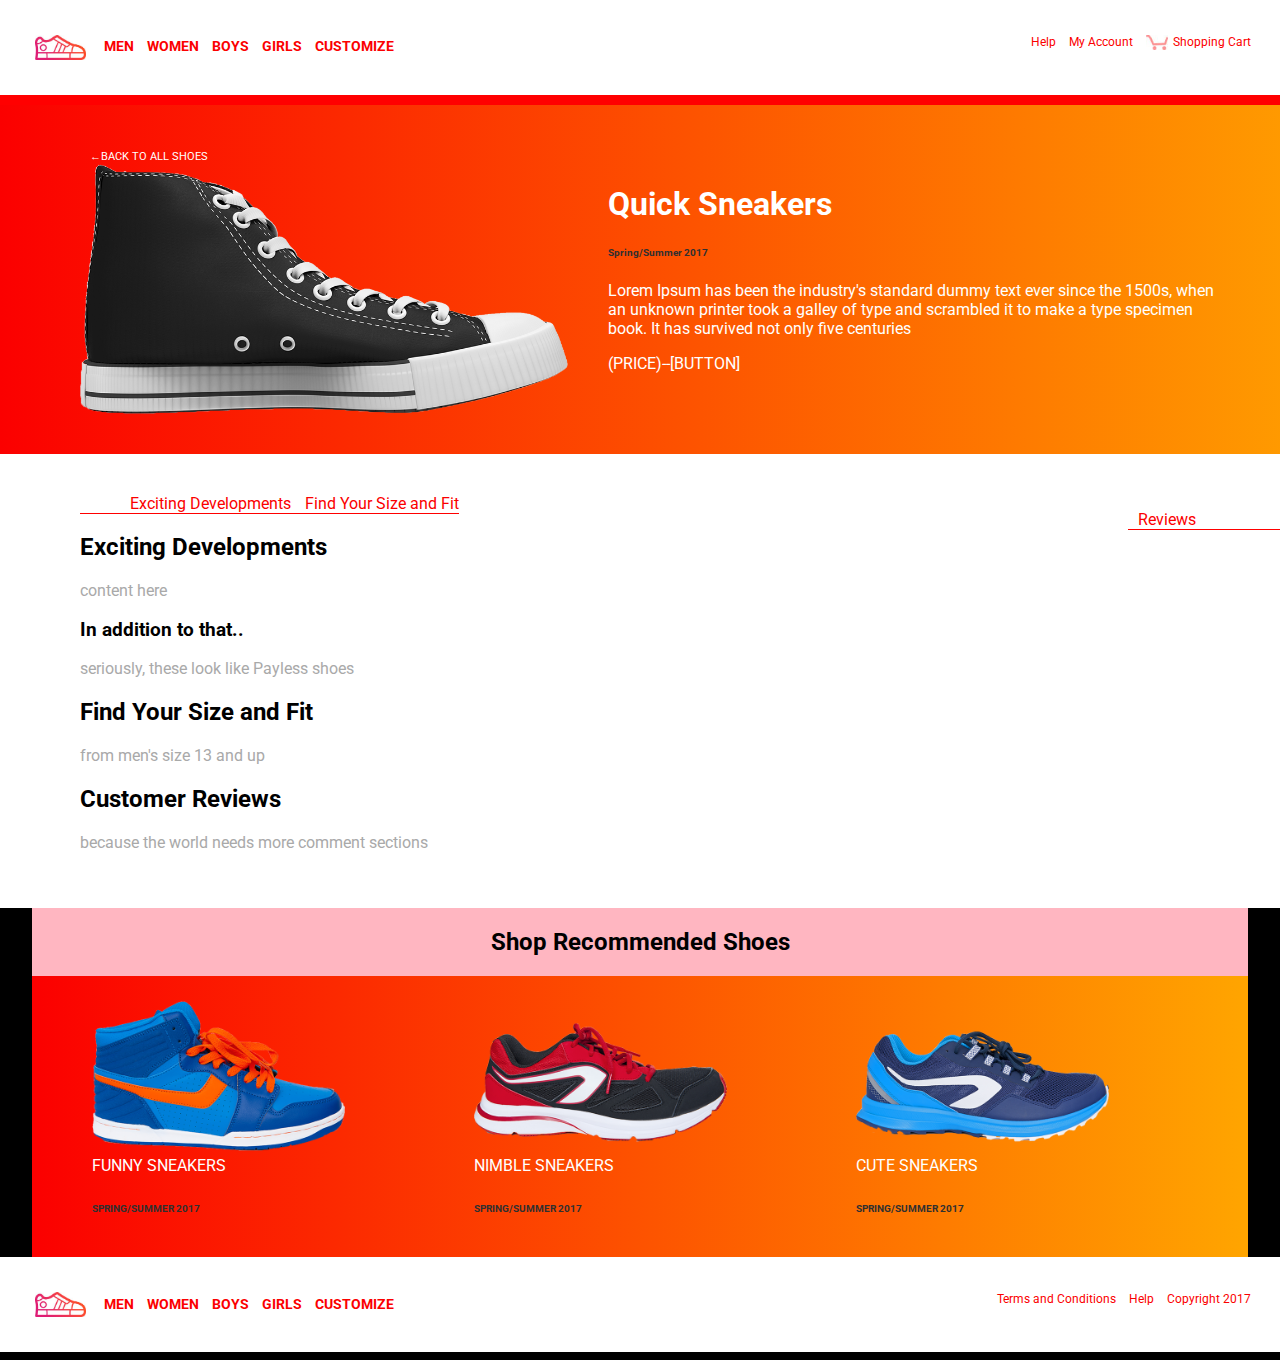
==== IRON YARD web basics - projects/index.html @ cb8157e7 "first commit" ====
<!DOCTYPE html>
<html>
<head>
	<meta charset="utf-8">
	<title>Shoes OMG</title>
	<link rel="stylesheet" href="style.css"/>
	<link rel="normalize" href="normalize.css"/>
	<link href="https://fonts.googleapis.com/css?family=Roboto" rel="stylesheet">
</head>

<body>

	<nav class="top-bar">
		<img src="images/logo.jpg" alt="shoe logo" height="25px">
			<div id="shoe-links">
				<a href="http://www.google.com">MEN</a>
				<a href="http://www.google.com">WOMEN</a>
				<a href="http://www.google.com">BOYS</a>
				<a href="http://www.google.com">GIRLS </a>
				<a href="http://www.google.com">CUSTOMIZE</a>
			</div>
			<div id="site-links">
				<a href="http://www.google.com">Help</a>
				<a href="http://www.google.com">My Account</a>
				<a href="http://www.google.com"><img src="images/cart.jpg" alt="shopping cart" height="15px">Shopping Cart</a>
			</div>
	</nav>

	<nav class="product-display">
		<a href="http://www.google.com">&#8592;BACK TO ALL SHOES</a>
		<div id="featured-shoe">
			<img src="images/shoe1.png" alt="featured shoe" height="250px">
				<div id="shoe-text">
					<h1>Quick Sneakers</h1>
					<h6>Spring/Summer 2017</h6>
						<p>Lorem Ipsum has been the industry's standard dummy text ever since the 1500s, when an unknown printer took a galley of type and scrambled it to make a type specimen book. It has survived not only five centuries
						</p>
						<p>(PRICE)--[BUTTON]</p>
				</div>
		</div>
	</nav>

	<nav class="product-description">
		<div id="description-bar">
			<ul>
				<li><a href="http://www.google.com">Exciting Developments</a></li>
				<li><a href="http://www.google.com">Find Your Size and Fit</a></li>
			</ul>
			<p><a href="http://www.google.com">Reviews</a></p>
		</div>

		<h2>Exciting Developments</h2>
			<p>content here</p>
		<h3>In addition to that..</h3>
			<p>seriously, these look like Payless shoes</p>

		<h2>Find Your Size and Fit</h2>
			<p>from men's size 13 and up</p>

		<h2>Customer Reviews</h2>
			<p>because the world needs more comment sections</p>
	</nav>

	<nav class="related-products">
		<h2>Shop Recommended Shoes</h2>
			<ul>
				<li><img src="images/shoe2.png" alt="funny sneakers" height="150px"></li>
				<li>FUNNY SNEAKERS</li>
				<li><h6>SPRING/SUMMER 2017</h6></li>
			</ul>
			<ul>
				<li><img src="images/shoe3.png" alt="nimble sneakers" height="150px"></li>
				<li>NIMBLE SNEAKERS</li>
				<li><h6>SPRING/SUMMER 2017</h6></li>
			</ul>
			<ul>	
				<li><img src="images/shoe4.png" alt="cute sneakers" height="150px"></li>
				<li>CUTE SNEAKERS</li>
				<li><h6>SPRING/SUMMER 2017</h6></li>
			</ul>
	</nav>

	<nav class="footer">
		<img src="images/logo.jpg" alt="shoe logo" height="25px">
			<div id="shoe-links">
				<a href="http://www.google.com">MEN</a>
				<a href="http://www.google.com">WOMEN</a>
				<a href="http://www.google.com">BOYS</a>
				<a href="http://www.google.com">GIRLS </a>
				<a href="http://www.google.com">CUSTOMIZE</a>
			</div>
			<div id="fine-print">
				<a href="http://www.google.com">Terms and Conditions</a>
				<a href="http://www.google.com">Help</a>
				<a href="http://www.google.com">Copyright 2017</a>
			</div>
	</nav>

</body>
</html>
---- IRON YARD web basics - projects/style.css ----
body {
	margin-top: 0;
	margin-left: 0;
	background-color: black;
	font-family: Roboto, sans-serif;
	width: 100%;
}

a {
	text-decoration: none;
	padding-left: 10px;
	color: #fb0000;
}

img {
	padding-right: 5px;
	vertical-align: middle;
}

.top-bar, .product-display, .product-description, .related-products, .footer {
	width: 95%;
	display: block;
}

h6 {
	color: #303030;
	font-size: 10px;
	padding-top: 0;
}
/*-----------------------------------------*/

.top-bar {
	background-color: white;
	margin: 0 auto;
	border-bottom: 10px solid red;
	z-index: 9999;
	padding: 35px;
	font-size: 14px;
	font: Roboto, #fb0000;
}

#shoe-links, #site-links {
	display: inline;
}

#shoe-links {
	font-weight: bold;
}

#site-links {
	float: right;
	font-size: 12px;
}

/*-------------------------------------*/

.product-display {
	margin: auto;
	background: linear-gradient(to right, #fb0000, orange);
	color: white;
	padding: 40px 80px;
}

.product-display > a {
	font-size: 11px;
	color: white;
}


#shoe-text {
	width: 50%;
	float: right;
	padding-right: 80px;
}

/*----------------------*/

.product-description {
	background-color: white;
	color: black;
	padding: 40px 80px; 
}

#description-bar> ul, #description-bar > p {
	display:inline;
	border-bottom: 1px solid red;
}

#description-bar > ul > li {
	display: inline;
}

#description-bar > p {
	float: right;
	padding-right: 100px;
}

.product-description > p {
	color: #a9a9a9;
}
/*-------------------------------*/

.related-products {
	margin: auto;
	background: linear-gradient(to right, #fb0000, orange);
	color: white;
}

.related-products > h2 {
	margin: auto;
	padding: 20px;
	background-color: #ffb6c1;
	color: black;
	text-align: center;
}

.related-products > ul {
	margin: auto;
	display: inline-block;
	padding:20px 60px;
}

.related-products > ul > li  {
	display: block;
	padding-top: 5px;
	padding-bottom: 0;
	text-align: left;
}
/*--------------------------------*/
.footer {
	background-color: white;
	margin: 0 auto;
	z-index: 9999;
	padding: 35px;
	font-size: 14px;
	font: Roboto, #fb0000;
}

#shoe-links, #fine-print {
	display: inline;
}

#shoe-links {
	font-weight: bold;
}

#fine-print {
	float: right;
	font-size: 12px;
}
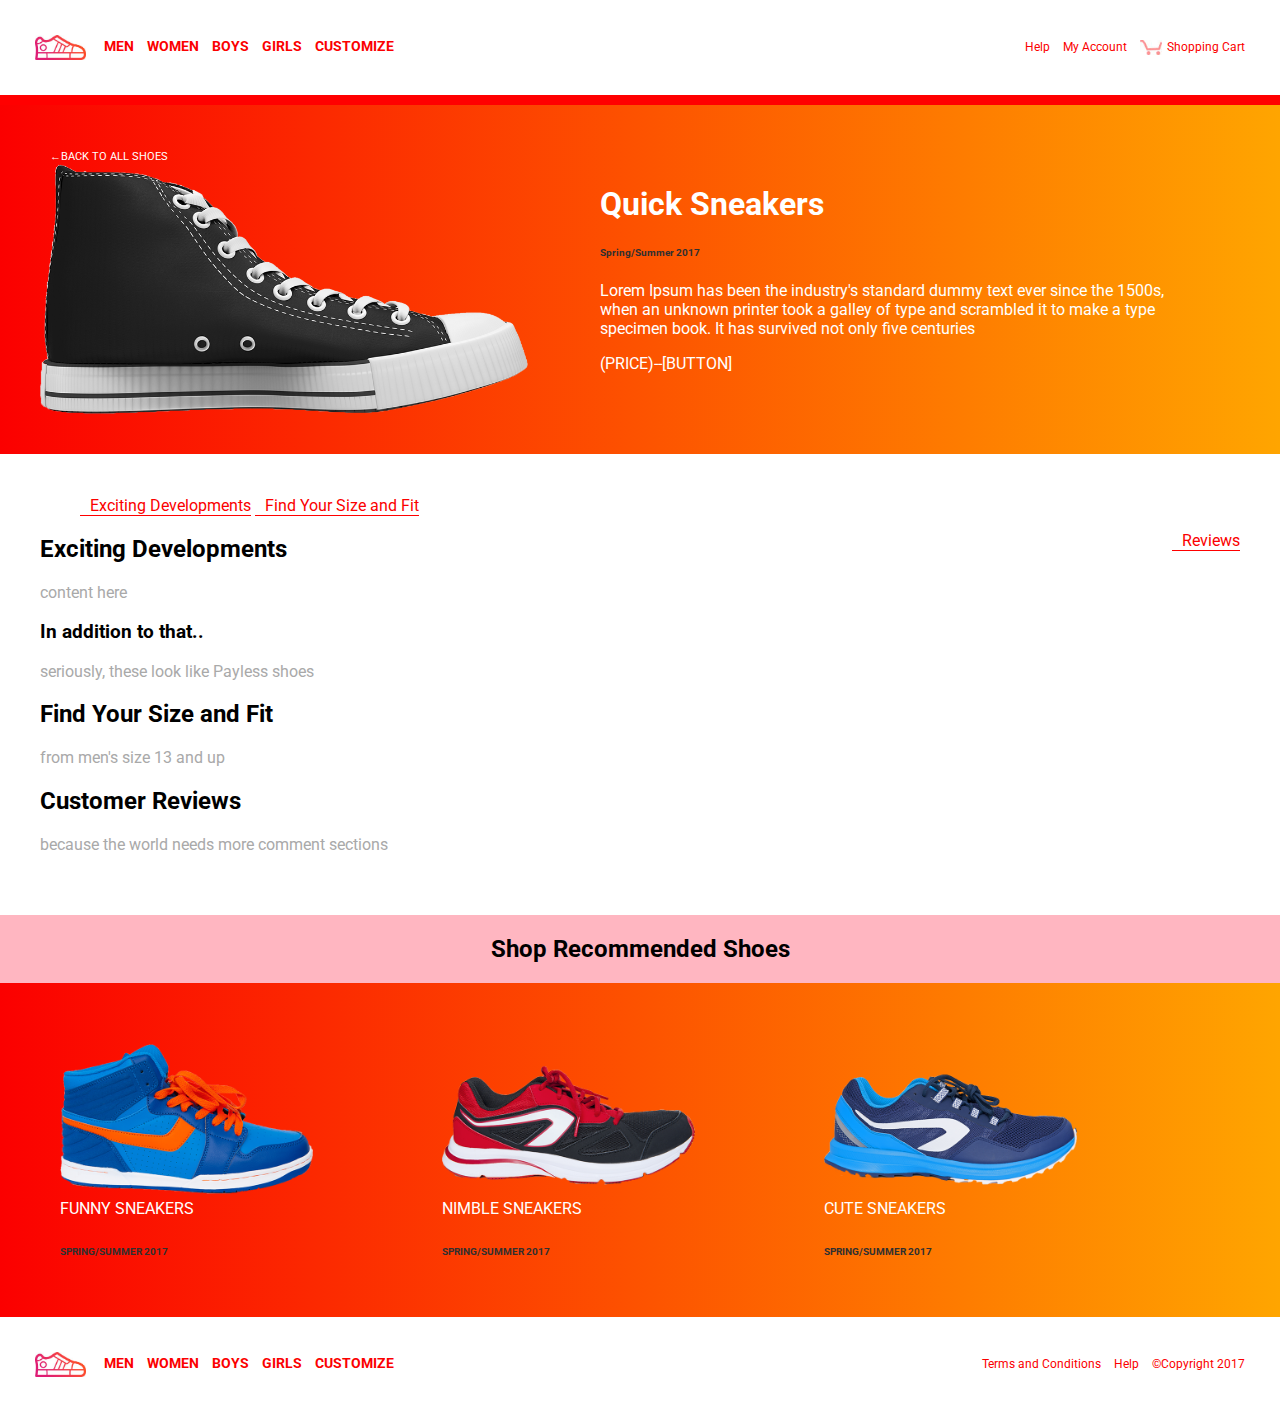
==== commit 11337537: "2nd commit" ====
--- a/IRON YARD web basics - projects/index.html
+++ b/IRON YARD web basics - projects/index.html
@@ -3,7 +3,7 @@
 <head>
 	<meta charset="utf-8">
 	<title>Shoes OMG</title>
-	<link rel="stylesheet" href="style.css"/>
+	<link rel="stylesheet" href="styles.css"/>
 	<link rel="normalize" href="normalize.css"/>
 	<link href="https://fonts.googleapis.com/css?family=Roboto" rel="stylesheet">
 </head>
@@ -46,7 +46,9 @@
 				<li><a href="http://www.google.com">Exciting Developments</a></li>
 				<li><a href="http://www.google.com">Find Your Size and Fit</a></li>
 			</ul>
-			<p><a href="http://www.google.com">Reviews</a></p>
+			<div id="reviews">
+				<a href="http://www.google.com">Reviews</a>
+			</div>
 		</div>
 
 		<h2>Exciting Developments</h2>
@@ -92,7 +94,7 @@
 			<div id="fine-print">
 				<a href="http://www.google.com">Terms and Conditions</a>
 				<a href="http://www.google.com">Help</a>
-				<a href="http://www.google.com">Copyright 2017</a>
+				<a href="http://www.google.com">&copy;Copyright 2017</a>
 			</div>
 	</nav>
 
--- a/IRON YARD web basics - projects/styles.css
+++ b/IRON YARD web basics - projects/styles.css
@@ -0,0 +1,131 @@
+body {
+	margin: 0 auto;
+	display: block;
+	background-color: white;
+	font-family: Roboto, sans-serif;
+	z-index: 9999;
+}
+
+a {
+	text-decoration: none;
+	padding-left: 10px;
+	color: #fb0000;
+}
+
+img {
+	padding-right: 5px;
+	vertical-align: middle;
+}
+
+h6 {
+	color: #303030;
+	font-size: 10px;
+	padding-top: 0;
+}
+/*-----------------------------------------*/
+
+.top-bar {
+	border-bottom: 10px solid red;
+	padding: 35px;
+	font-size: 14px;
+	font: Roboto, #fb0000;
+}
+
+#shoe-links, #site-links {
+	display: inline;
+}
+
+#shoe-links {
+	font-weight: bold;
+}
+
+#site-links {
+	float: right;
+	font-size: 12px;
+	padding-top: 5px;
+}
+
+/*-------------------------------------*/
+
+.product-display {
+	background: linear-gradient(to right, #fb0000, orange);
+	color: white;
+	padding: 40px 40px;
+}
+
+.product-display > a {
+	font-size: 11px;
+	color: white;
+}
+
+#shoe-text {
+	width: 50%;
+	float: right;
+	padding-right: 40px;
+}
+
+/*----------------------*/
+
+.product-description {
+	color: black;
+	padding: 25px 40px; 
+}
+
+#description-bar > ul > li, #description-bar > #reviews {
+	display:inline;
+	border-bottom: 1px solid red;
+	vertical-align: middle;
+}
+
+#description-bar > #reviews {
+	float: right;
+}
+
+.product-description > p {
+	color: #a9a9a9;
+}
+
+/*-------------------------------*/
+
+.related-products {
+	background: linear-gradient(to right, #fb0000, orange);
+	color: white;
+}
+
+.related-products > h2 {
+	padding: 20px;
+	background-color: #ffb6c1;
+	color: black;
+	text-align: center;
+}
+
+.related-products > ul {
+	display: inline-block;
+	padding:20px 60px;
+}
+
+.related-products > ul > li  {
+	display: block;
+	padding-top: 5px;
+	padding-bottom: 0;
+	text-align: left;
+}
+/*--------------------------------*/
+.footer {
+	padding: 35px;
+	font-size: 14px;
+}
+
+#shoe-links, #fine-print {
+	display: inline;
+}
+
+#shoe-links {
+	font-weight: bold;
+}
+
+#fine-print {
+	float: right;
+	font-size: 12px;
+	padding-top: 5px;
+}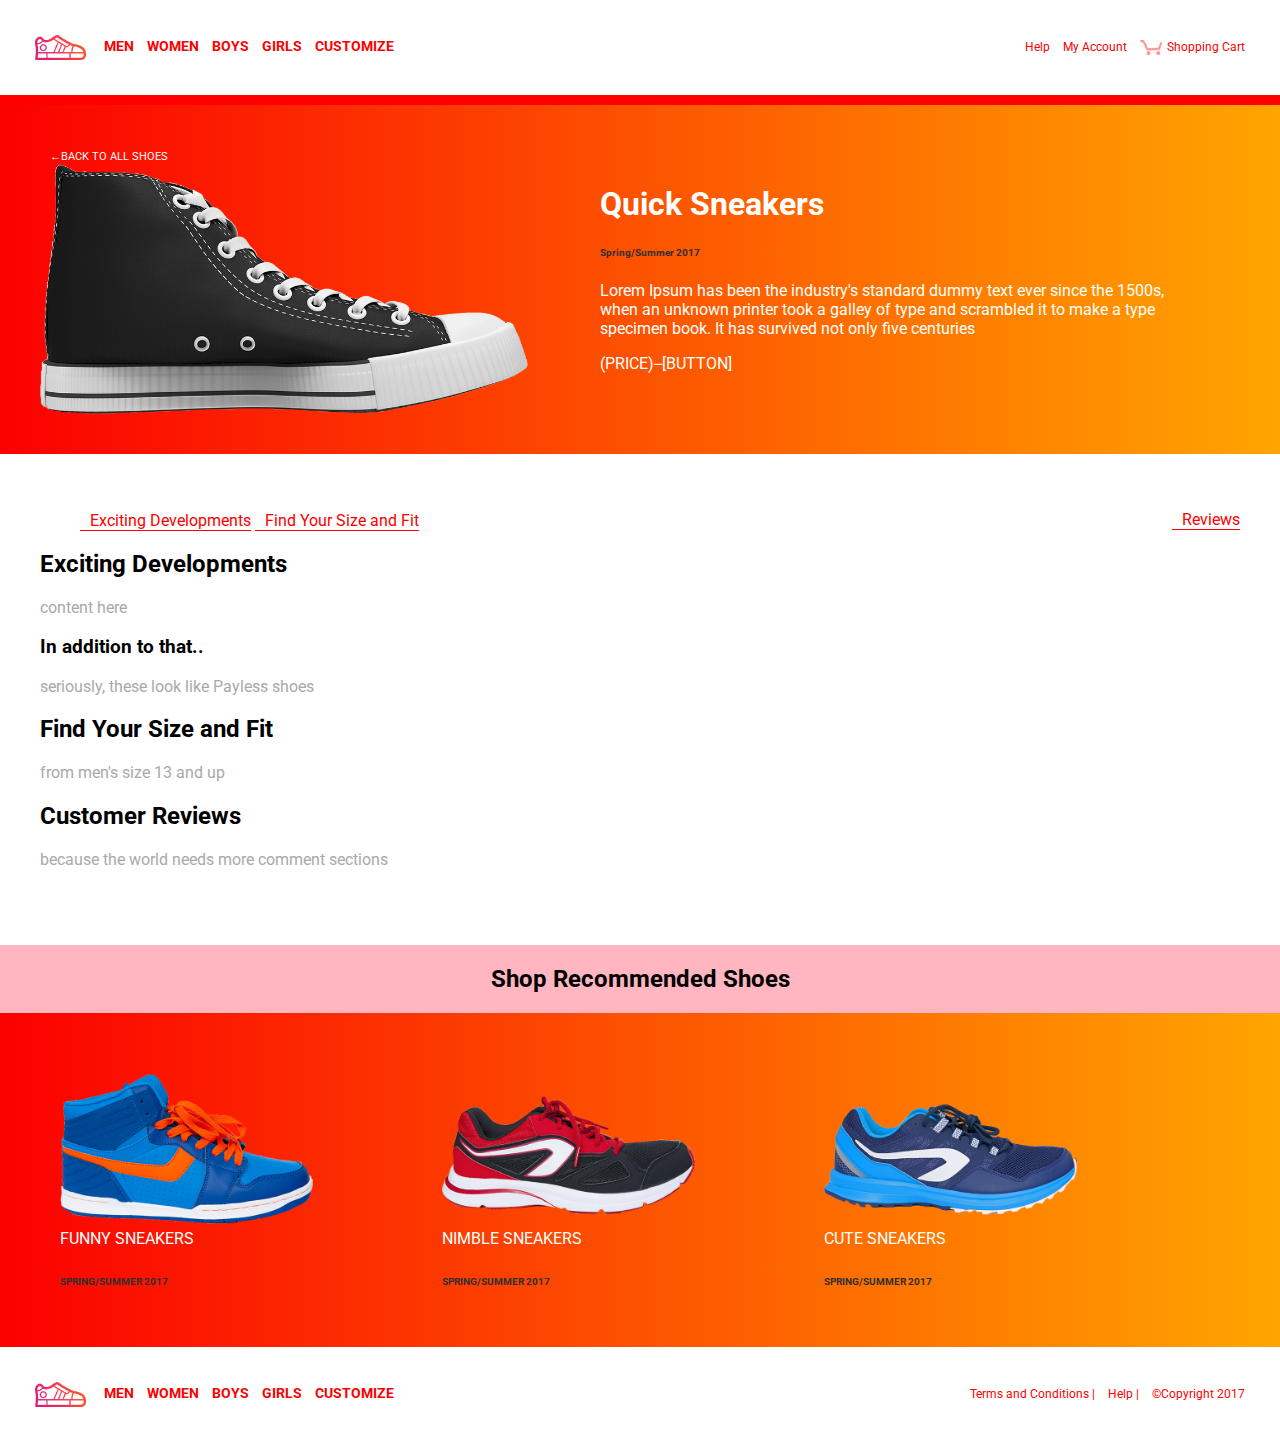
==== commit 071f7280: "3rd commit" ====
--- a/IRON YARD web basics - projects/index.html
+++ b/IRON YARD web basics - projects/index.html
@@ -45,10 +45,8 @@
 			<ul>
 				<li><a href="http://www.google.com">Exciting Developments</a></li>
 				<li><a href="http://www.google.com">Find Your Size and Fit</a></li>
+				<li class="reviews-on-right"><a href="http://www.google.com">Reviews</a></li>
 			</ul>
-			<div id="reviews">
-				<a href="http://www.google.com">Reviews</a>
-			</div>
 		</div>
 
 		<h2>Exciting Developments</h2>
@@ -92,11 +90,10 @@
 				<a href="http://www.google.com">CUSTOMIZE</a>
 			</div>
 			<div id="fine-print">
-				<a href="http://www.google.com">Terms and Conditions</a>
-				<a href="http://www.google.com">Help</a>
+				<a href="http://www.google.com">Terms and Conditions   &#124</a>
+				<a href="http://www.google.com">Help   &#124</a>
 				<a href="http://www.google.com">&copy;Copyright 2017</a>
 			</div>
 	</nav>
-
 </body>
 </html>--- a/IRON YARD web basics - projects/styles.css
+++ b/IRON YARD web basics - projects/styles.css
@@ -68,16 +68,16 @@
 
 .product-description {
 	color: black;
-	padding: 25px 40px; 
+	padding: 40px 40px; 
 }
 
-#description-bar > ul > li, #description-bar > #reviews {
+#description-bar > ul > li, #description-bar > ul > li.reviews-on-right {
 	display:inline;
 	border-bottom: 1px solid red;
 	vertical-align: middle;
 }
 
-#description-bar > #reviews {
+#description-bar > ul > li.reviews-on-right {
 	float: right;
 }
 
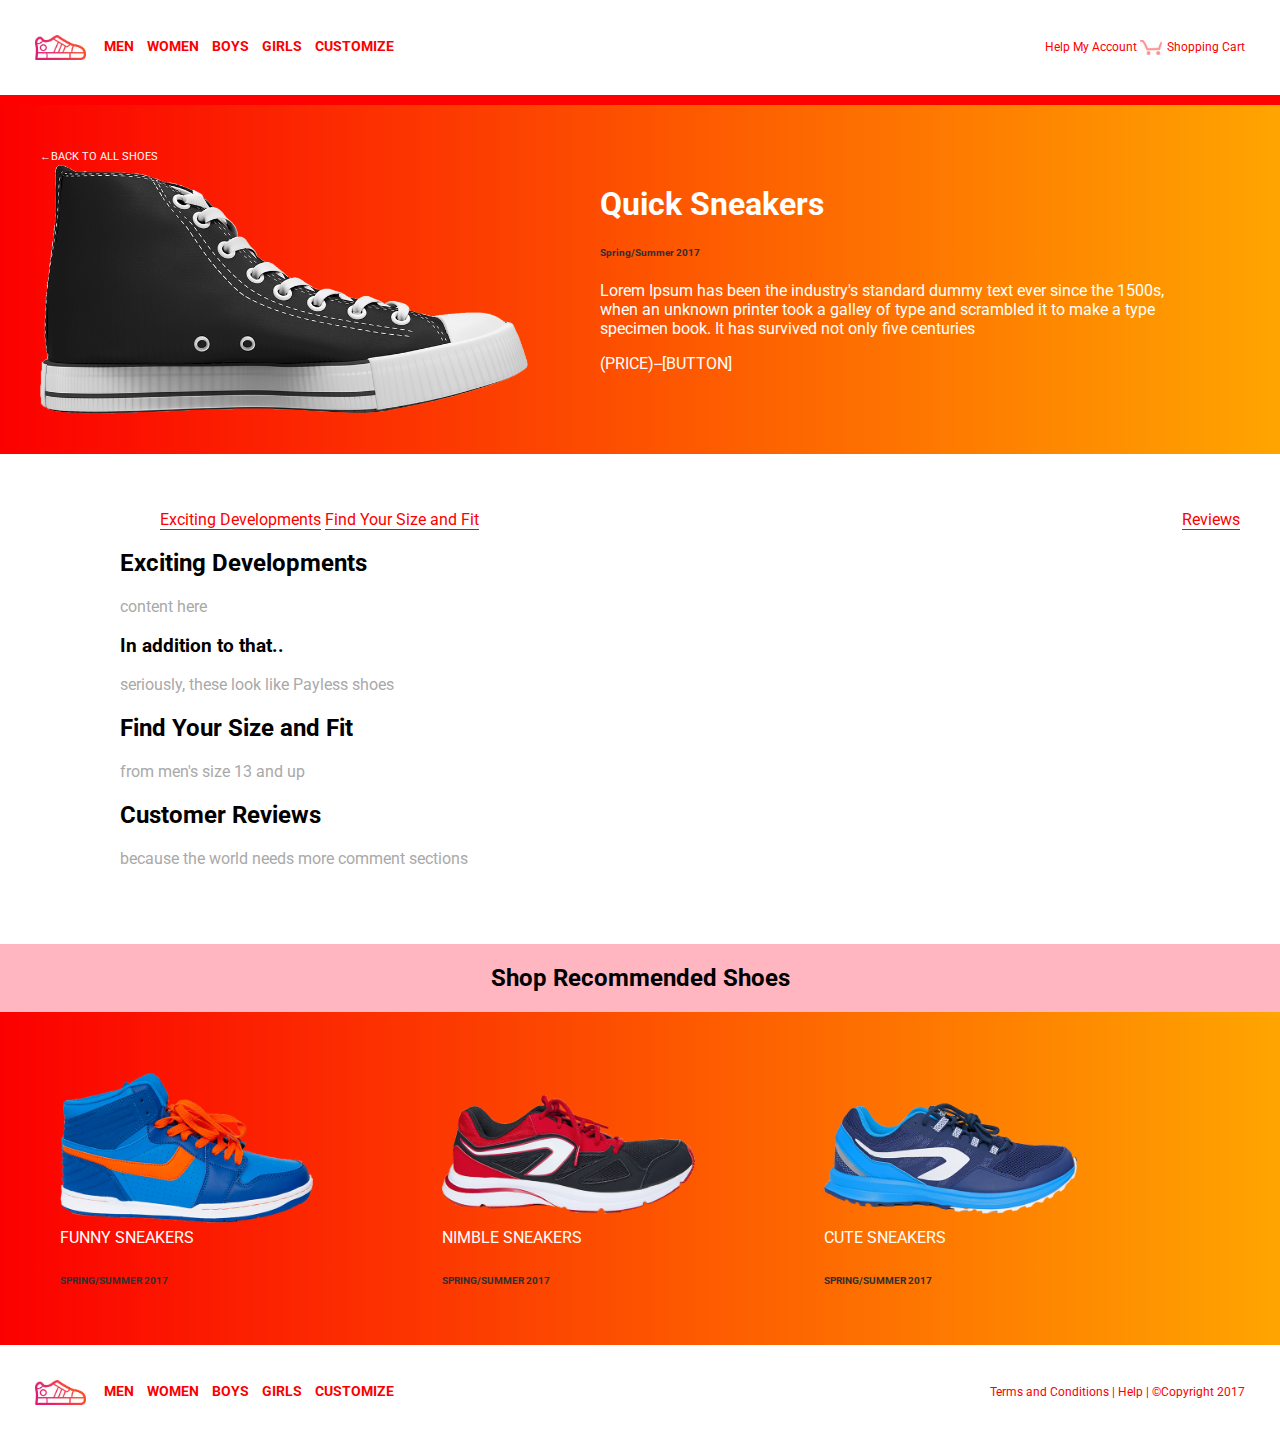
==== commit 7dda43b1: "4th commit" ====
--- a/IRON YARD web basics - projects/index.html
+++ b/IRON YARD web basics - projects/index.html
@@ -12,14 +12,14 @@
 
 	<nav class="top-bar">
 		<img src="images/logo.jpg" alt="shoe logo" height="25px">
-			<div id="shoe-links">
+			<div class="shoe-links">
 				<a href="http://www.google.com">MEN</a>
 				<a href="http://www.google.com">WOMEN</a>
 				<a href="http://www.google.com">BOYS</a>
 				<a href="http://www.google.com">GIRLS </a>
 				<a href="http://www.google.com">CUSTOMIZE</a>
 			</div>
-			<div id="site-links">
+			<div class="site-links">
 				<a href="http://www.google.com">Help</a>
 				<a href="http://www.google.com">My Account</a>
 				<a href="http://www.google.com"><img src="images/cart.jpg" alt="shopping cart" height="15px">Shopping Cart</a>
@@ -28,9 +28,9 @@
 
 	<nav class="product-display">
 		<a href="http://www.google.com">&#8592;BACK TO ALL SHOES</a>
-		<div id="featured-shoe">
+		<div>
 			<img src="images/shoe1.png" alt="featured shoe" height="250px">
-				<div id="shoe-text">
+				<div class="shoe-text">
 					<h1>Quick Sneakers</h1>
 					<h6>Spring/Summer 2017</h6>
 						<p>Lorem Ipsum has been the industry's standard dummy text ever since the 1500s, when an unknown printer took a galley of type and scrambled it to make a type specimen book. It has survived not only five centuries
@@ -41,7 +41,7 @@
 	</nav>
 
 	<nav class="product-description">
-		<div id="description-bar">
+		<div class="description-bar">
 			<ul>
 				<li><a href="http://www.google.com">Exciting Developments</a></li>
 				<li><a href="http://www.google.com">Find Your Size and Fit</a></li>
@@ -82,14 +82,14 @@
 
 	<nav class="footer">
 		<img src="images/logo.jpg" alt="shoe logo" height="25px">
-			<div id="shoe-links">
+			<div class="shoe-links">
 				<a href="http://www.google.com">MEN</a>
 				<a href="http://www.google.com">WOMEN</a>
 				<a href="http://www.google.com">BOYS</a>
 				<a href="http://www.google.com">GIRLS </a>
 				<a href="http://www.google.com">CUSTOMIZE</a>
 			</div>
-			<div id="fine-print">
+			<div class="fine-print">
 				<a href="http://www.google.com">Terms and Conditions   &#124</a>
 				<a href="http://www.google.com">Help   &#124</a>
 				<a href="http://www.google.com">&copy;Copyright 2017</a>
--- a/IRON YARD web basics - projects/styles.css
+++ b/IRON YARD web basics - projects/styles.css
@@ -1,14 +1,11 @@
 body {
 	margin: 0 auto;
-	display: block;
-	background-color: white;
 	font-family: Roboto, sans-serif;
 	z-index: 9999;
 }
 
 a {
 	text-decoration: none;
-	padding-left: 10px;
 	color: #fb0000;
 }
 
@@ -31,15 +28,16 @@
 	font: Roboto, #fb0000;
 }
 
-#shoe-links, #site-links {
+.shoe-links, .site-links {
 	display: inline;
 }
 
-#shoe-links {
+.shoe-links > a {
 	font-weight: bold;
+	padding-left: 10px;
 }
 
-#site-links {
+.site-links {
 	float: right;
 	font-size: 12px;
 	padding-top: 5px;
@@ -58,7 +56,7 @@
 	color: white;
 }
 
-#shoe-text {
+.shoe-text {
 	width: 50%;
 	float: right;
 	padding-right: 40px;
@@ -68,16 +66,16 @@
 
 .product-description {
 	color: black;
-	padding: 40px 40px; 
+	padding: 40px 40px;
+	margin-left: 80px;
 }
 
-#description-bar > ul > li, #description-bar > ul > li.reviews-on-right {
-	display:inline;
+.description-bar > ul > li, .description-bar > ul > li.reviews-on-right {
+	display: inline;
 	border-bottom: 1px solid red;
-	vertical-align: middle;
 }
 
-#description-bar > ul > li.reviews-on-right {
+.description-bar > ul > li.reviews-on-right {
 	float: right;
 }
 
@@ -116,15 +114,15 @@
 	font-size: 14px;
 }
 
-#shoe-links, #fine-print {
+.shoe-links, .fine-print {
 	display: inline;
 }
 
-#shoe-links {
+.shoe-links {
 	font-weight: bold;
 }
 
-#fine-print {
+.fine-print {
 	float: right;
 	font-size: 12px;
 	padding-top: 5px;
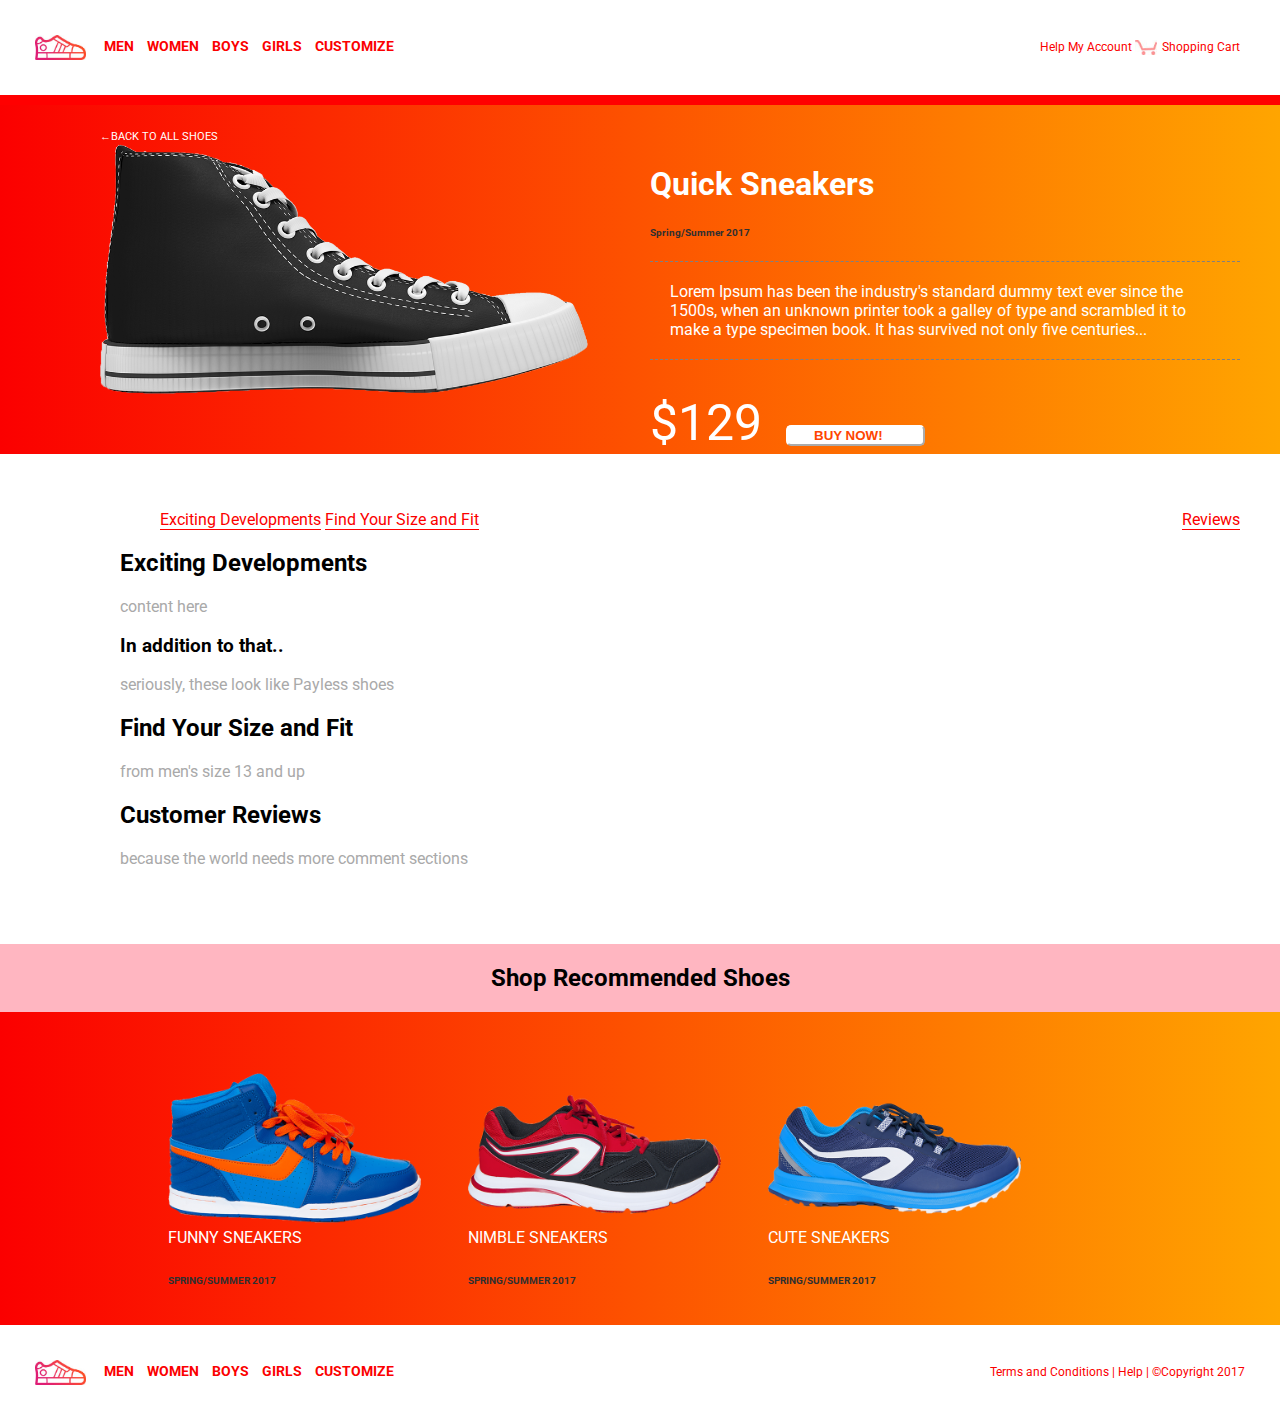
==== commit 23725267: "5th commit" ====
--- a/IRON YARD web basics - projects/index.html
+++ b/IRON YARD web basics - projects/index.html
@@ -26,21 +26,26 @@
 			</div>
 	</nav>
 
-	<nav class="product-display">
+	<div class="product-display">
 		<a href="http://www.google.com">&#8592;BACK TO ALL SHOES</a>
 		<div>
 			<img src="images/shoe1.png" alt="featured shoe" height="250px">
 				<div class="shoe-text">
 					<h1>Quick Sneakers</h1>
 					<h6>Spring/Summer 2017</h6>
-						<p>Lorem Ipsum has been the industry's standard dummy text ever since the 1500s, when an unknown printer took a galley of type and scrambled it to make a type specimen book. It has survived not only five centuries
+						<p>Lorem Ipsum has been the industry's standard dummy text ever since the 1500s, when an unknown printer took a galley of type and scrambled it to make a type specimen book. It has survived not only five centuries...
 						</p>
-						<p>(PRICE)--[BUTTON]</p>
+				</div>
+				<div class="shoe-buy">
+					<p>$129</p>
+					<button>
+						<p>BUY NOW!</p>
+					</button>
 				</div>
 		</div>
-	</nav>
+	</div>
 
-	<nav class="product-description">
+	<div class="product-description">
 		<div class="description-bar">
 			<ul>
 				<li><a href="http://www.google.com">Exciting Developments</a></li>
@@ -59,26 +64,28 @@
 
 		<h2>Customer Reviews</h2>
 			<p>because the world needs more comment sections</p>
-	</nav>
+	</div>
 
-	<nav class="related-products">
+	<div class="related-products">
 		<h2>Shop Recommended Shoes</h2>
-			<ul>
-				<li><img src="images/shoe2.png" alt="funny sneakers" height="150px"></li>
-				<li>FUNNY SNEAKERS</li>
-				<li><h6>SPRING/SUMMER 2017</h6></li>
-			</ul>
-			<ul>
-				<li><img src="images/shoe3.png" alt="nimble sneakers" height="150px"></li>
-				<li>NIMBLE SNEAKERS</li>
-				<li><h6>SPRING/SUMMER 2017</h6></li>
-			</ul>
-			<ul>	
-				<li><img src="images/shoe4.png" alt="cute sneakers" height="150px"></li>
-				<li>CUTE SNEAKERS</li>
-				<li><h6>SPRING/SUMMER 2017</h6></li>
-			</ul>
-	</nav>
+			<div class="shoe-wrapper">
+				<ul>
+					<li><img src="images/shoe2.png" alt="funny sneakers" height="150px"></li>
+					<li>FUNNY SNEAKERS</li>
+					<li><h6>SPRING/SUMMER 2017</h6></li>
+				</ul>
+				<ul>
+					<li><img src="images/shoe3.png" alt="nimble sneakers" height="150px"></li>
+					<li>NIMBLE SNEAKERS</li>
+					<li><h6>SPRING/SUMMER 2017</h6></li>
+				</ul>
+				<ul>	
+					<li><img src="images/shoe4.png" alt="cute sneakers" height="150px"></li>
+					<li>CUTE SNEAKERS</li>
+					<li><h6>SPRING/SUMMER 2017</h6></li>
+				</ul>
+			</div>
+	</div>
 
 	<nav class="footer">
 		<img src="images/logo.jpg" alt="shoe logo" height="25px">
--- a/IRON YARD web basics - projects/styles.css
+++ b/IRON YARD web basics - projects/styles.css
@@ -41,6 +41,7 @@
 	float: right;
 	font-size: 12px;
 	padding-top: 5px;
+	padding-right: 5px;
 }
 
 /*-------------------------------------*/
@@ -48,7 +49,9 @@
 .product-display {
 	background: linear-gradient(to right, #fb0000, orange);
 	color: white;
-	padding: 40px 40px;
+	padding-top: 20px;
+	padding-bottom: 60px;
+	padding-left: 100px;
 }
 
 .product-display > a {
@@ -56,10 +59,43 @@
 	color: white;
 }
 
-.shoe-text {
+.shoe-text, .shoe-buy {
 	width: 50%;
 	float: right;
 	padding-right: 40px;
+}
+
+.shoe-text > p {
+	border-top: dashed 1px grey;
+	border-bottom: dashed 1px grey;
+}
+
+.shoe-text > p {
+	padding: 20px;
+}
+
+.shoe-buy > p, button, button > p {
+	display: inline;
+	padding-right: 20px;
+}
+
+.shoe-buy > p {
+	font-size: 50px;
+}
+
+button {
+	background-color: white;
+	border-radius: 5px;
+	border-color: white;
+	box-shadow: none;
+}
+
+button > p {
+	color: #ff4500;
+	text-align: center;
+	padding: 40px 20px;
+	font-weight: bold;
+	font-style: Roboto, sans-serif;
 }
 
 /*----------------------*/
@@ -75,7 +111,7 @@
 	border-bottom: 1px solid red;
 }
 
-.description-bar > ul > li.reviews-on-right {
+li.reviews-on-right {
 	float: right;
 }
 
@@ -97,12 +133,18 @@
 	text-align: center;
 }
 
-.related-products > ul {
-	display: inline-block;
-	padding:20px 60px;
+.shoe-wrapper {
+	width: 80%;
+	margin: 0 10% 0 10%;
 }
 
-.related-products > ul > li  {
+.related-products > .shoe-wrapper > ul {
+	display: inline-block;
+	padding-top: 20px;
+	width: 25%;
+}
+
+.related-products > .shoe-wrapper > ul > li  {
 	display: block;
 	padding-top: 5px;
 	padding-bottom: 0;
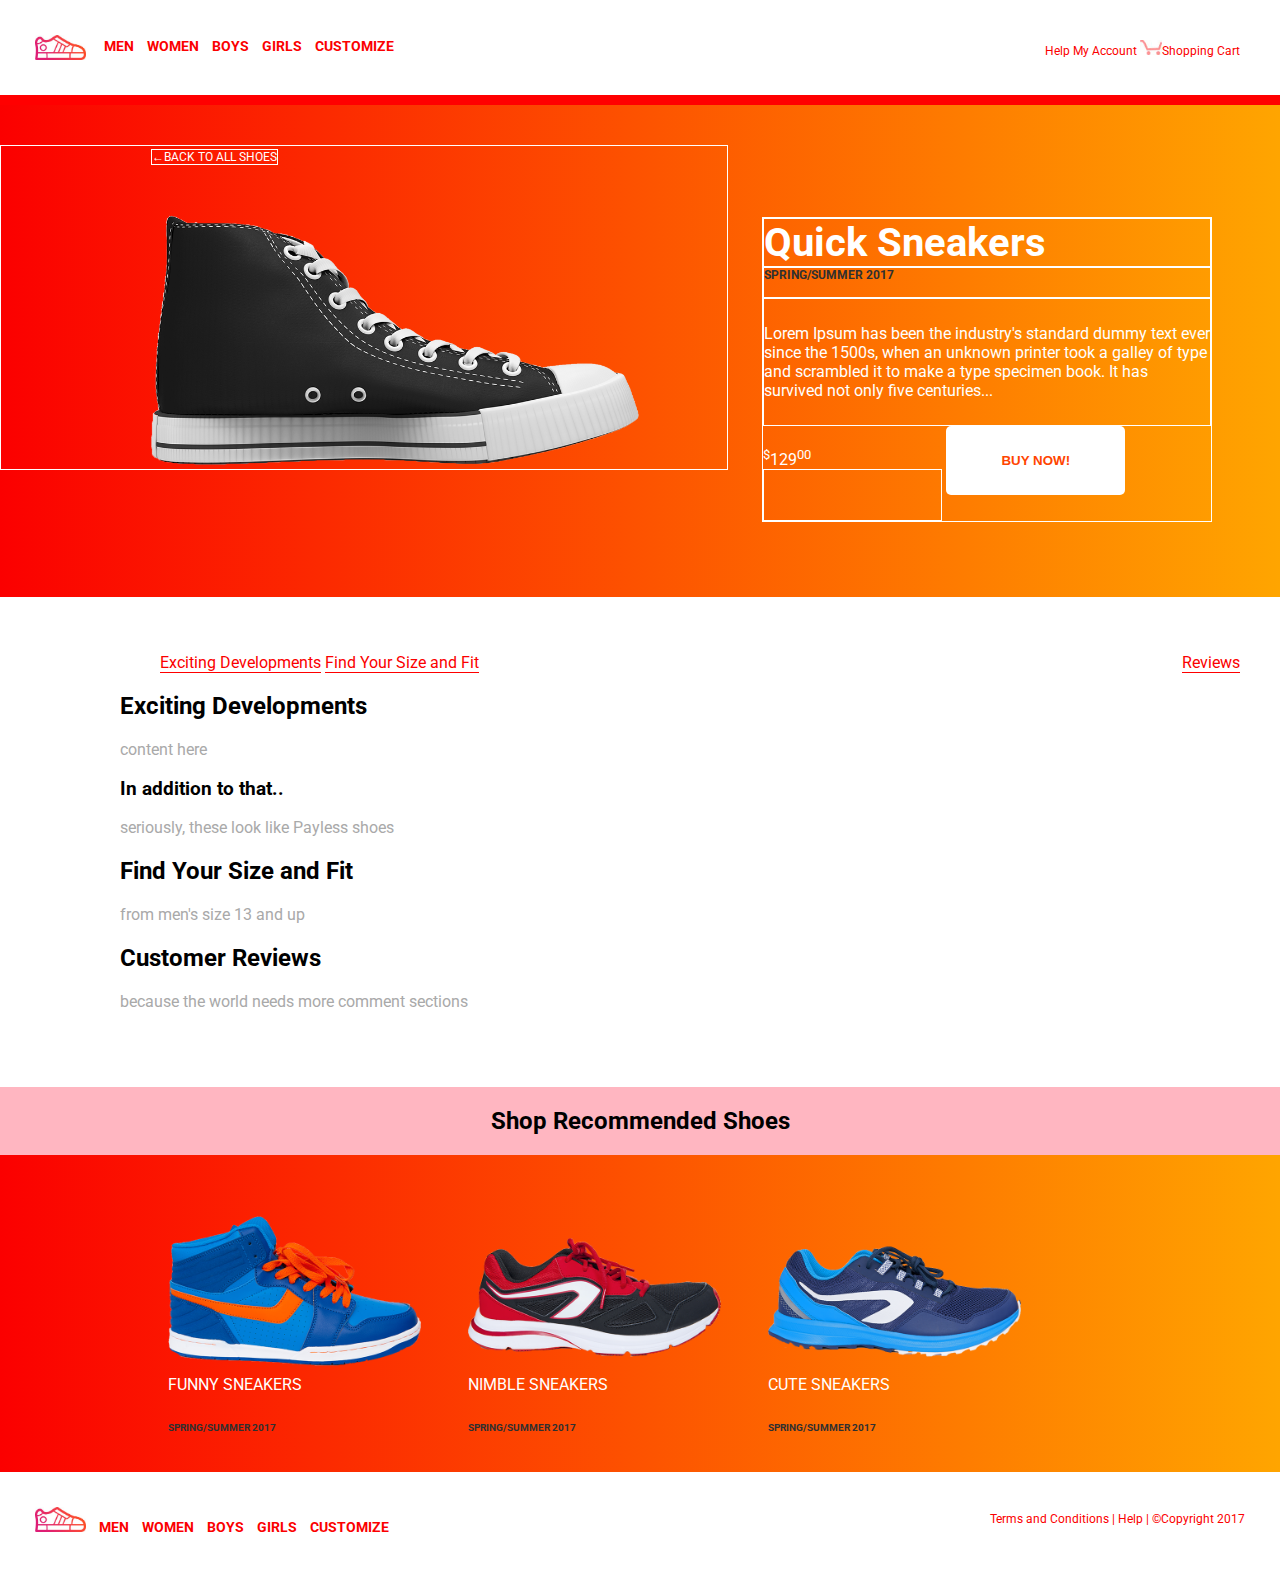
==== commit 72b461e9: "6th commit" ====
--- a/IRON YARD web basics - projects/index.html
+++ b/IRON YARD web basics - projects/index.html
@@ -26,22 +26,26 @@
 			</div>
 	</nav>
 
-	<div class="product-display">
-		<a href="http://www.google.com">&#8592;BACK TO ALL SHOES</a>
-		<div>
-			<img src="images/shoe1.png" alt="featured shoe" height="250px">
-				<div class="shoe-text">
-					<h1>Quick Sneakers</h1>
-					<h6>Spring/Summer 2017</h6>
-						<p>Lorem Ipsum has been the industry's standard dummy text ever since the 1500s, when an unknown printer took a galley of type and scrambled it to make a type specimen book. It has survived not only five centuries...
-						</p>
+	<div class="product-display">           
+		<div class="display-left">
+			<div class="upper"><a href="http://www.google.com">&#8592;BACK TO ALL SHOES</a></div>
+			<div class="lower"><img src="images/shoe1.png" alt="featured shoe" height="250px"></div>
+		</div> 
+		
+		<div class="display-right">
+			<div>
+				<h1>Quick Sneakers</h1>
+				<h6>SPRING/SUMMER 2017</h6>
+				<p>Lorem Ipsum has been the industry's standard dummy text ever since the 1500s, when an unknown printer took a galley of type and scrambled it to make a type specimen book. It has survived not only five centuries...</p>
+			</div>
+			<div class="shoe-buy">
+				<div class="price">
+					<sup>$</sup><span>129</span><sup>00</sup></p>
 				</div>
-				<div class="shoe-buy">
-					<p>$129</p>
-					<button>
-						<p>BUY NOW!</p>
-					</button>
-				</div>
+				<button>
+					<p>BUY NOW!</p>
+				</button>
+			</div>
 		</div>
 	</div>
 
--- a/IRON YARD web basics - projects/styles.css
+++ b/IRON YARD web basics - projects/styles.css
@@ -9,7 +9,7 @@
 	color: #fb0000;
 }
 
-img {
+.top-bar > img {
 	padding-right: 5px;
 	vertical-align: middle;
 }
@@ -37,6 +37,10 @@
 	padding-left: 10px;
 }
 
+.shoe-links > a:hover {
+	border-bottom: 1px solid red;
+}
+
 .site-links {
 	float: right;
 	font-size: 12px;
@@ -49,11 +53,76 @@
 .product-display {
 	background: linear-gradient(to right, #fb0000, orange);
 	color: white;
-	padding-top: 20px;
-	padding-bottom: 60px;
-	padding-left: 100px;
-}
-
+	padding: 40px 0 75px 0;
+}
+
+.display-left, .display-right {
+	display: inline-block;
+}
+
+.display-left {
+	width: 45%;
+	border: 1px solid white;
+	padding-left: 150px;
+	padding-right: -100px;
+}
+
+.display-left .upper .display-left .lower {
+	display: block;
+}
+
+.display-left .upper a {
+	border: 1px solid white;
+	font-size: 12px;
+	color: white;
+}
+
+.display-left .lower {
+	padding-top: 50px;
+}
+
+.display-right {
+	width: 35%;
+	border: 1px solid white;
+	margin-left: 30px;
+}
+
+.display-right div h1 {
+	font-size: 40px;
+	border: 1px solid white;
+	margin: 0;
+}
+
+.display-right div h6 {
+	border: 1px solid white;
+	margin: 0;
+	padding-bottom: 15px;
+	font-size: 12px;
+}
+
+.display-right div p {
+	border: 1px solid white;
+	margin: 0;
+	padding: 25px 0;
+}
+
+.shoe-buy .price, .shoe-buy button {
+	display: inline-block;
+}
+
+.shoe-buy .price {
+	width: 40%;
+}
+
+.shoe-buy button {
+	width: 40%;
+	background-color: white;
+	border: none;
+	border-radius: 5px;
+	color: #ff4500;
+	font-weight: bold;
+}
+/*
 .product-display > a {
 	font-size: 11px;
 	color: white;
@@ -75,28 +144,26 @@
 }
 
 .shoe-buy > p, button, button > p {
-	display: inline;
+	display: inline-block;
 	padding-right: 20px;
 }
 
 .shoe-buy > p {
-	font-size: 50px;
+	font-size: 75px;
 }
 
 button {
 	background-color: white;
+	border: none;
 	border-radius: 5px;
-	border-color: white;
-	box-shadow: none;
-}
-
-button > p {
 	color: #ff4500;
-	text-align: center;
-	padding: 40px 20px;
-	font-weight: bold;
-	font-style: Roboto, sans-serif;
-}
+	font-weight: bold;
+}
+
+button:hover {
+	background-color: grey;
+	color: white;
+} */
 
 /*----------------------*/
 
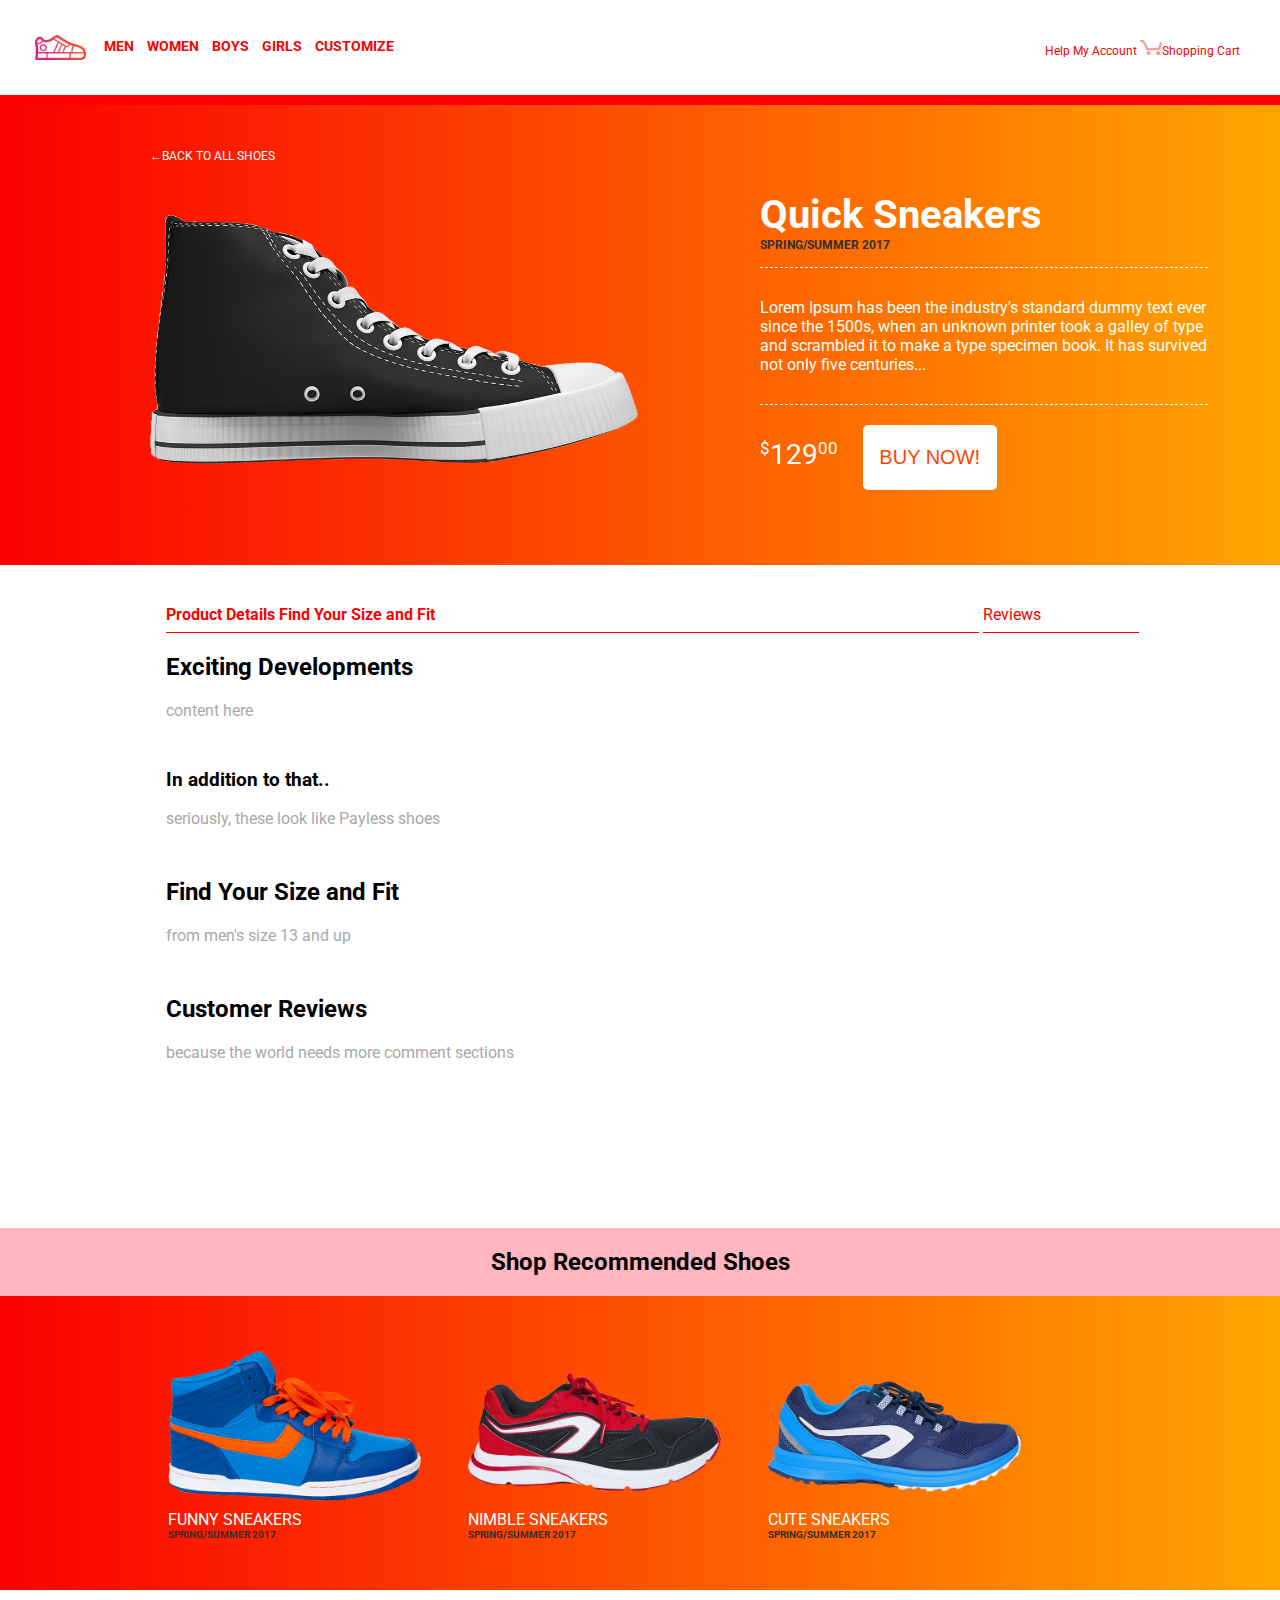
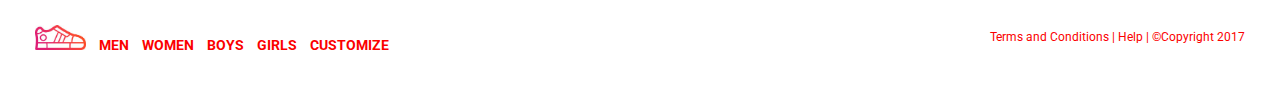
==== commit a44308bf: "7th commit" ====
--- a/IRON YARD web basics - projects/index.html
+++ b/IRON YARD web basics - projects/index.html
@@ -33,41 +33,50 @@
 		</div> 
 		
 		<div class="display-right">
+			
 			<div>
 				<h1>Quick Sneakers</h1>
 				<h6>SPRING/SUMMER 2017</h6>
-				<p>Lorem Ipsum has been the industry's standard dummy text ever since the 1500s, when an unknown printer took a galley of type and scrambled it to make a type specimen book. It has survived not only five centuries...</p>
+				<p class="descrip">Lorem Ipsum has been the industry's standard dummy text ever since the 1500s, when an unknown printer took a galley of type and scrambled it to make a type specimen book. It has survived not only five centuries...</p>
 			</div>
+			
 			<div class="shoe-buy">
 				<div class="price">
-					<sup>$</sup><span>129</span><sup>00</sup></p>
+					<sup>$</sup><span>129</span><sup>00</sup>
 				</div>
 				<button>
 					<p>BUY NOW!</p>
 				</button>
 			</div>
+		
 		</div>
 	</div>
 
-	<div class="product-description">
-		<div class="description-bar">
-			<ul>
-				<li><a href="http://www.google.com">Exciting Developments</a></li>
-				<li><a href="http://www.google.com">Find Your Size and Fit</a></li>
-				<li class="reviews-on-right"><a href="http://www.google.com">Reviews</a></li>
-			</ul>
+	<div class="exciting-developments">
+		<div class="product-bar">
+			<div class="bar-left">
+				<a href="http://www.google.com">Product Details</a>
+				<a href="http://www.google.com">Find Your Size and Fit</a>
+			</div>
+			<div class="bar-right">
+				<a href="http://www.google.com">Reviews</a>
+			</div>
 		</div>
 
-		<h2>Exciting Developments</h2>
+		<div class="exciting-text">
+			<h2>Exciting Developments</h2>
 			<p>content here</p>
-		<h3>In addition to that..</h3>
+			
+			<h3>In addition to that..</h3>
 			<p>seriously, these look like Payless shoes</p>
 
-		<h2>Find Your Size and Fit</h2>
+			<h2>Find Your Size and Fit</h2>
 			<p>from men's size 13 and up</p>
 
-		<h2>Customer Reviews</h2>
+			<h2>Customer Reviews</h2>
 			<p>because the world needs more comment sections</p>
+		</div>
+		
 	</div>
 
 	<div class="related-products">
@@ -76,17 +85,17 @@
 				<ul>
 					<li><img src="images/shoe2.png" alt="funny sneakers" height="150px"></li>
 					<li>FUNNY SNEAKERS</li>
-					<li><h6>SPRING/SUMMER 2017</h6></li>
+					<h6>SPRING/SUMMER 2017</h6>
 				</ul>
 				<ul>
 					<li><img src="images/shoe3.png" alt="nimble sneakers" height="150px"></li>
 					<li>NIMBLE SNEAKERS</li>
-					<li><h6>SPRING/SUMMER 2017</h6></li>
+					<h6>SPRING/SUMMER 2017</h6>
 				</ul>
 				<ul>	
 					<li><img src="images/shoe4.png" alt="cute sneakers" height="150px"></li>
 					<li>CUTE SNEAKERS</li>
-					<li><h6>SPRING/SUMMER 2017</h6></li>
+					<h6>SPRING/SUMMER 2017</h6>
 				</ul>
 			</div>
 	</div>
--- a/IRON YARD web basics - projects/styles.css
+++ b/IRON YARD web basics - projects/styles.css
@@ -17,7 +17,9 @@
 h6 {
 	color: #303030;
 	font-size: 10px;
-	padding-top: 0;
+	padding: 0;
+	margin: 0;
+
 }
 /*-----------------------------------------*/
 
@@ -62,17 +64,15 @@
 
 .display-left {
 	width: 45%;
-	border: 1px solid white;
 	padding-left: 150px;
 	padding-right: -100px;
 }
 
-.display-left .upper .display-left .lower {
+.display-left .upper, .display-left .lower {
 	display: block;
 }
 
 .display-left .upper a {
-	border: 1px solid white;
 	font-size: 12px;
 	color: white;
 }
@@ -83,27 +83,26 @@
 
 .display-right {
 	width: 35%;
-	border: 1px solid white;
 	margin-left: 30px;
 }
 
 .display-right div h1 {
 	font-size: 40px;
-	border: 1px solid white;
 	margin: 0;
 }
 
 .display-right div h6 {
-	border: 1px solid white;
 	margin: 0;
 	padding-bottom: 15px;
 	font-size: 12px;
 }
 
-.display-right div p {
-	border: 1px solid white;
-	margin: 0;
-	padding: 25px 0;
+.display-right div .descrip {
+	margin: 0;
+	margin-bottom: 20px;
+	padding: 30px 0;
+	border-top: 1px dashed white;
+	border-bottom: 1px dashed white;
 }
 
 .shoe-buy .price, .shoe-buy button {
@@ -111,79 +110,61 @@
 }
 
 .shoe-buy .price {
-	width: 40%;
+	width: 22%;
+	font-size: 175%;
+}
+
+.shoe-buy .price sup {
+	font-size: 60%;
 }
 
 .shoe-buy button {
-	width: 40%;
+	width: 30%;
 	background-color: white;
 	border: none;
 	border-radius: 5px;
 	color: #ff4500;
-	font-weight: bold;
-}
-/*
-.product-display > a {
-	font-size: 11px;
-	color: white;
-}
-
-.shoe-text, .shoe-buy {
-	width: 50%;
-	float: right;
-	padding-right: 40px;
-}
-
-.shoe-text > p {
-	border-top: dashed 1px grey;
-	border-bottom: dashed 1px grey;
-}
-
-.shoe-text > p {
-	padding: 20px;
-}
-
-.shoe-buy > p, button, button > p {
-	display: inline-block;
-	padding-right: 20px;
-}
-
-.shoe-buy > p {
-	font-size: 75px;
-}
-
-button {
-	background-color: white;
-	border: none;
-	border-radius: 5px;
-	color: #ff4500;
-	font-weight: bold;
+}
+
+.shoe-buy button p {
+	font-size: 150%;
 }
 
 button:hover {
 	background-color: grey;
 	color: white;
-} */
+} 
 
 /*----------------------*/
 
-.product-description {
-	color: black;
-	padding: 40px 40px;
-	margin-left: 80px;
-}
-
-.description-bar > ul > li, .description-bar > ul > li.reviews-on-right {
-	display: inline;
-	border-bottom: 1px solid red;
-}
-
-li.reviews-on-right {
-	float: right;
-}
-
-.product-description > p {
+.exciting-developments {
+	margin-left: 13%;
+}
+
+.product-bar .bar-left {
+	width: 73%;
+	font-weight: bold;
+}
+
+.product-bar .bar-right {
+	width: 14%;
+	margin-left: 0;
+}
+
+.product-bar .bar-left, .product-bar .bar-right {
+	display: inline-block;
+	padding-top: 40px;
+	padding-bottom: 8px;
+	border-bottom: 1px solid #fb0000;
+}
+
+.exciting-text p {
 	color: #a9a9a9;
+	padding-bottom: 30px;
+}
+
+.exciting-text {
+	padding-bottom: 100px;
 }
 
 /*-------------------------------*/
@@ -207,8 +188,10 @@
 
 .related-products > .shoe-wrapper > ul {
 	display: inline-block;
-	padding-top: 20px;
+	padding-top: 30px;
+	padding-bottom: 50px;
 	width: 25%;
+	margin: 0;
 }
 
 .related-products > .shoe-wrapper > ul > li  {
